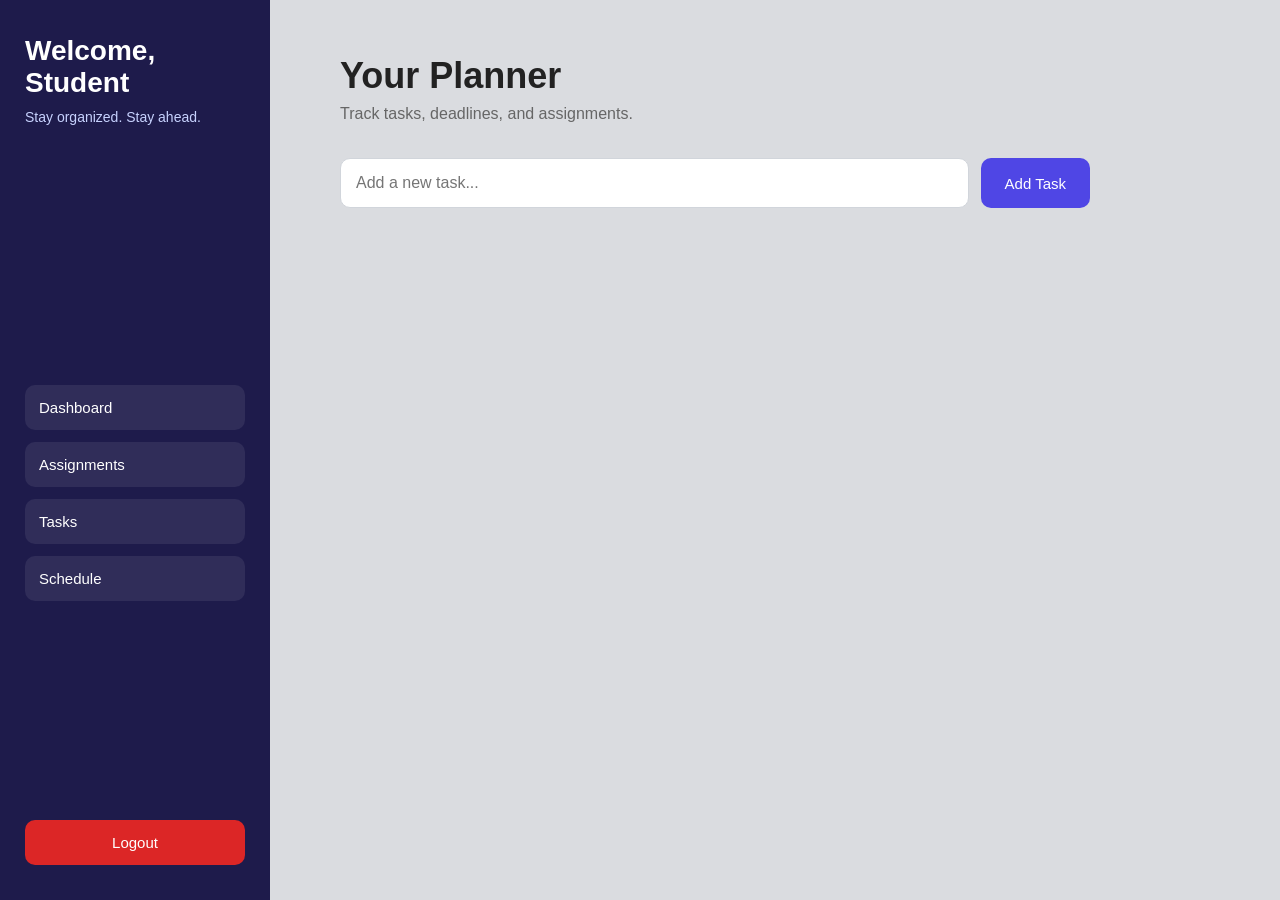
==== dashboard.html @ c6efd69b "dashboard logic" ====
<!DOCTYPE html>
<html lang="en">
<head>
    <meta charset="UTF-8">
    <meta name="viewport" content="width=device-width, initial-scale=1.0">
    <title>Student Planner Dashboard</title>
    <link rel="stylesheet" href="dashboard.css">
</head>

<body>
    <div class="dashboard">

        <aside class="sidebar">
            <div class="sidebar-top">
                <h1 id="welcomeText">Welcome, Student</h1>
                <p class="subtitle">Stay organized. Stay ahead.</p>
            </div>
            <div class="sidebar-middle">
                <button type="button" id="dashboardBtn">Dashboard</button>
                <button type="button" id="assignmentsBtn">Assignments</button>
                <button type="button" id="tasksBtn">Tasks</button>
                <button type="button" id="scheduleBtn">Schedule</button>

            </div>

            <div class="sidebar-bottom">
                <button id="logoutBtn">Logout</button>
            </div>
        </aside>

        <main class="main-content">
            <header class="main-header">
                <h2>Your Planner</h2>
                <p>Track tasks, deadlines, and assignments.</p>
            </header>

            <section class="task-section">
                <div class="task-row">
                    <input id="taskInput" type="text" placeholder="Add a new task...">
                    <button id="addTaskBtn">Add Task</button>
                </div>

                <ul id="taskList"></ul>
            </section>
        </main>

    </div>

    <script src="dashboard.js"></script>
</body>
</html>
---- dashboard.css ----
* {
    margin: 0;
    padding: 0;
    box-sizing: border-box;
    font-family: Arial, sans-serif;
}

body {
    min-height: 100vh;
    background: #dadce0;
    color: #222;
}

.dashboard {
    display: flex;
    min-height: 100vh;
}

/* Sidebar */
.sidebar {
    width: 270px;
    background: #1e1b4b;
    color: white;
    padding: 35px 25px;
    display: flex;
    flex-direction: column;
    justify-content: space-between;
}

.sidebar-top h1 {
    font-size: 28px;
    margin-bottom: 10px;
}

.subtitle {
    color: #c7d2fe;
    font-size: 14px;
}

#logoutBtn {
    width: 100%;
    padding: 14px;
    background: #dc2626;
    color: white;
    border: none;
    border-radius: 10px;
    font-size: 15px;
    cursor: pointer;
}

#logoutBtn:hover {
    background: #b91c1c;
}
.sidebar-middle{
    margin-top: 40px;
    display: flex;
    flex-direction: column;
    gap: 12px;
}

.sidebar-middle button{
    width: 100%;
    padding: 14px;
    border: none;
    border-radius: 10px;
    background: rgba(255,255,255,0.08);
    color: white;
    font-size: 15px;
    cursor: pointer;
    text-align: left;
    transition: 0.25s;
}

.sidebar-middle button:hover{
    background: rgba(255,255,255,0.18);
}

/* Main Content */
.main-content {
    flex: 1;
    padding: 55px 70px;
}

.main-header {
    margin-bottom: 35px;
}

.main-header h2 {
    font-size: 36px;
    margin-bottom: 8px;
}

.main-header p {
    color: #666;
    font-size: 16px;
}

/* Task Area */
.task-section {
    max-width: 750px;
}

.task-row {
    display: flex;
    gap: 12px;
    margin-bottom: 30px;
}

#taskInput {
    flex: 1;
    padding: 15px;
    border: 1px solid #d1d5db;
    border-radius: 10px;
    font-size: 16px;
    outline: none;
}

#taskInput:focus {
    border-color: #4f46e5;
}

#addTaskBtn {
    padding: 15px 24px;
    background: #4f46e5;
    color: white;
    border: none;
    border-radius: 10px;
    font-size: 15px;
    cursor: pointer;
}

    #addTaskBtn:hover {
        background: #4338ca;
}

/* Task List */
#taskList {
    list-style: none;
}

#taskList li {
    background: white;
    padding: 16px 20px;
    border-radius: 12px;
    margin-bottom: 14px;
    box-shadow: 0 4px 14px rgba(0,0,0,0.07);
    font-size: 16px;
}
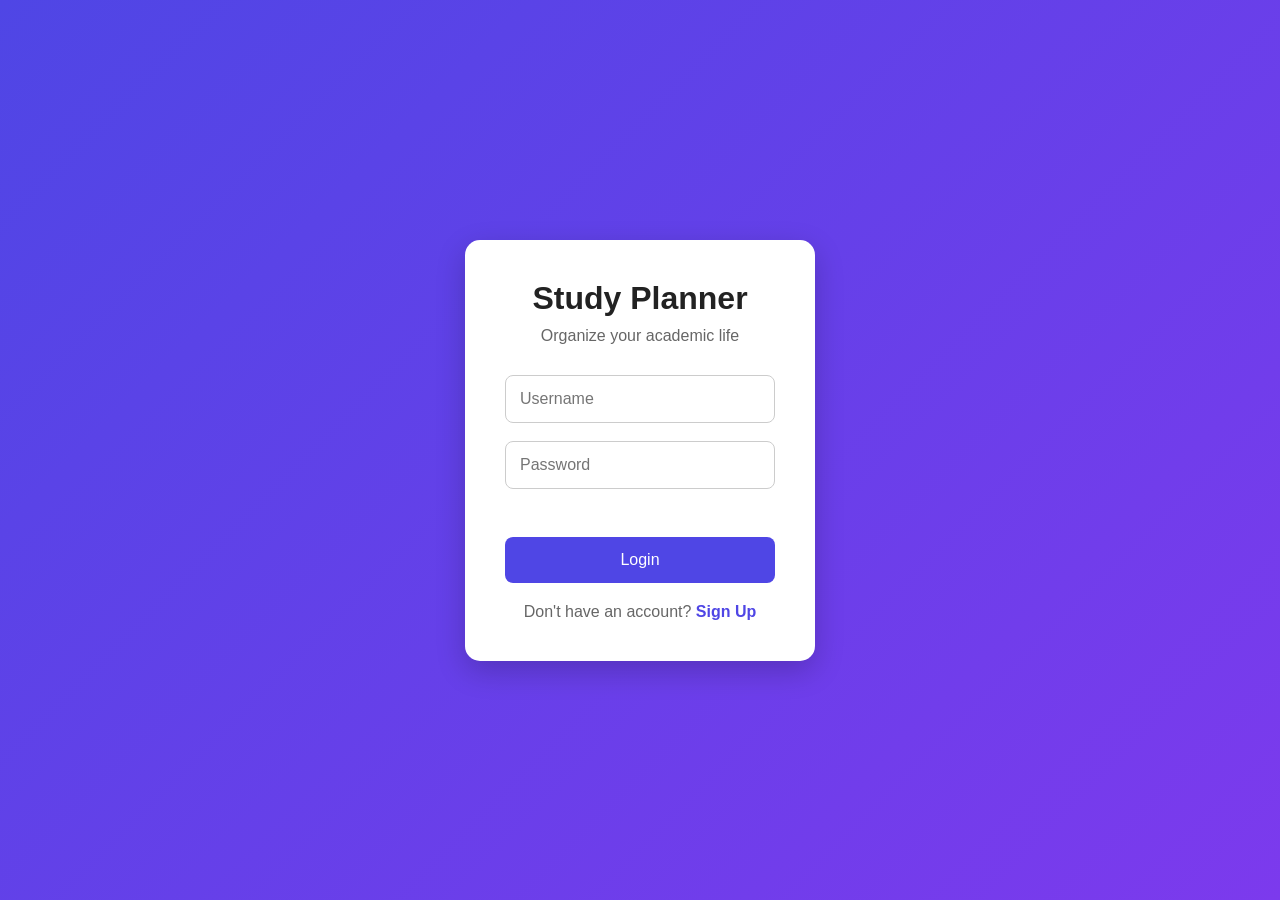
==== commit 328ad87b: "added dashboard logic" ====
--- a/dashboard.html
+++ b/dashboard.html
@@ -12,7 +12,7 @@
 
         <aside class="sidebar">
             <div class="sidebar-top">
-                <h1 id="welcomeText">Welcome, Student</h1>
+                <h1 id="welcomeTxt">Welcome, Student</h1>
                 <p class="subtitle">Stay organized. Stay ahead.</p>
             </div>
             <div class="sidebar-middle">
@@ -29,20 +29,44 @@
         </aside>
 
         <main class="main-content">
+            
             <header class="main-header">
-                <h2>Your Planner</h2>
-                <p>Track tasks, deadlines, and assignments.</p>
+                <h2>Your Dashboard</h2>
+            
             </header>
 
-            <section class="task-section">
-                <div class="task-row">
-                    <input id="taskInput" type="text" placeholder="Add a new task...">
-                    <button id="addTaskBtn">Add Task</button>
+            <section id="tasksSection" class="app-section hidden">
+                <h2>Tasks</h2>
+            </section>
+
+            <section id="assignmentsSection" class="app-section hidden">
+                <h2>Assignments</h2>
+            </section>
+
+            <section id="scheduleSection" class="app-section hidden">
+                <h2>Schedule</h2>
+            </section>
+            <section id="homeSection" class="app-section">
+                <h2>Dashboard Overview</h2>
+
+                <div class="summary-grid">
+                    <div class="summary-card">
+                        <h3>Tasks</h3>
+                     <p id="taskCount">0</p>
+                 </div>
+
+                 <div class="summary-card">
+                        <h3>Assignments</h3>
+                       <p id="assignmentCount">0</p>
+                 </div>
+
+                    <div class="summary-card">
+                     <h3>Schedule</h3>
+                     <p id="scheduleSummary">No schedule yet</p>
+                    </div>
                 </div>
-
-                <ul id="taskList"></ul>
             </section>
-        </main>
+            </main>
 
     </div>
 
--- a/dashboard.css
+++ b/dashboard.css
@@ -145,4 +145,31 @@
     margin-bottom: 14px;
     box-shadow: 0 4px 14px rgba(0,0,0,0.07);
     font-size: 16px;
+}
+.summary-grid {
+    display: grid;
+    grid-template-columns: repeat(3, 1fr);
+    gap: 18px;
+    margin-top: 25px;
+}
+
+.summary-card {
+    background: white;
+    padding: 24px;
+    border-radius: 14px;
+    box-shadow: 0 4px 14px rgba(0,0,0,0.07);
+}
+
+.summary-card h3 {
+    color: #555;
+    margin-bottom: 10px;
+}
+
+.summary-card p {
+    font-size: 28px;
+    font-weight: bold;
+    color: #4f46e5;
+}
+.hidden{
+    display: none;
 }
